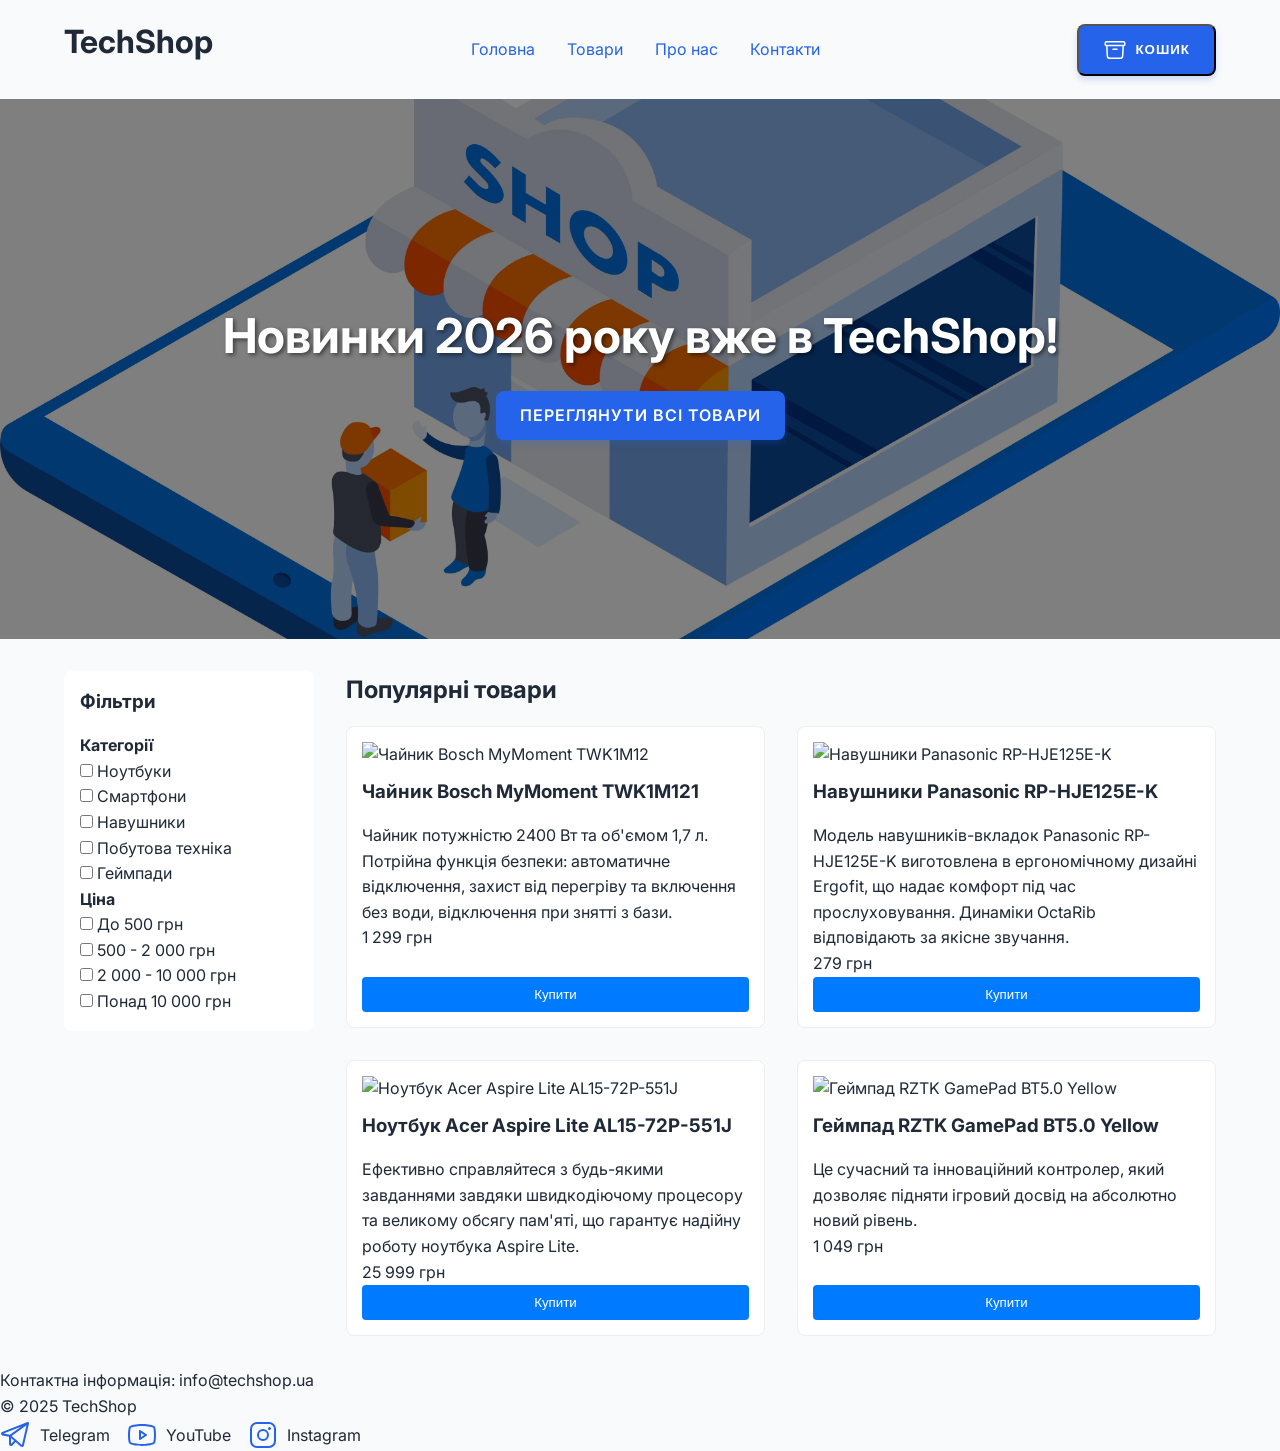
==== index.html @ 5696201c "Fix index" ====
<!DOCTYPE html>
<html lang="uk">

<head>
    <meta charset="UTF-8">
    <meta name="viewport" content="width=device-width, initial-scale=1.0">
    <title>TechShop - Магазин гаджетів</title>

    <link rel="preconnect" href="https://fonts.googleapis.com">
    <link rel="preconnect" href="https://fonts.gstatic.com" crossorigin>
    <link href="https://fonts.googleapis.com/css2?family=Inter:wght@400;600;700&display=swap" rel="stylesheet">

    <link rel="stylesheet" href="assets/css/style.css">
</head>

<body>
    <header class="header">
        <h1 class="logo">TechShop</h1>
        <nav class="main-nav">
            <button class="menu-toggle" aria-label="Відкрити меню">
                <svg xmlns="http://www.w3.org/2000/svg" fill="none" viewBox="0 0 24 24" stroke-width="1.5"
                    stroke="currentColor" width="24" height="24">
                    <path stroke-linecap="round" stroke-linejoin="round"
                        d="M3.75 6.75h16.5M3.75 12h16.5m-16.5 5.25h16.5" />
                </svg>
            </button>
            <ul class="nav-list">
                <li><a href="#">Головна</a></li>
                <li><a href="#">Товари</a></li>
                <li><a href="#">Про нас</a></li>
                <li><a href="#">Контакти</a></li>
            </ul>
        </nav>

        <button class="btn btn-cart">

            <svg xmlns="http://www.w3.org/2000/svg" fill="none" viewBox="0 0 24 24" stroke-width="1.5" width="24"
                height="24" stroke="currentColor">
                <path stroke-linecap="round" stroke-linejoin="round"
                    d="m20.25 7.5-.625 10.632a2.25 2.25 0 0 1-2.247 2.118H6.622a2.25 2.25 0 0 1-2.247-2.118L3.75 7.5M10 11.25h4M3.375 7.5h17.25c.621 0 1.125-.504 1.125-1.125v-1.5c0-.621-.504-1.125-1.125-1.125H3.375c-.621 0-1.125.504-1.125 1.125v1.5c0 .621.504 1.125 1.125 1.125Z" />
            </svg>

            Кошик
        </button>
    </header>

    <section class="hero">
        <h2>Новинки 2026 року вже в TechShop!</h2>
        <a href="#" class="btn">переглянути всі Товари</a>
    </section>

    <main class="page-layout">

        <aside class="sidebar">
            <h3>Фільтри</h3>

            <div class="filter-group">
                <h4>Категорії</h4>
                <ul>
                    <li><label><input type="checkbox" /> Ноутбуки</label></li>
                    <li><label><input type="checkbox" /> Смартфони</label></li>
                    <li><label><input type="checkbox" /> Навушники</label></li>
                    <li><label><input type="checkbox" /> Побутова техніка</label></li>
                    <li><label><input type="checkbox" /> Геймпади</label></li>
                </ul>
            </div>

            <div class="filter-group">
                <h4>Ціна</h4>
                <ul>
                    <li><label><input type="checkbox" /> До 500 грн</label></li>
                    <li><label><input type="checkbox" /> 500 - 2 000 грн</label></li>
                    <li><label><input type="checkbox" /> 2 000 - 10 000 грн</label></li>
                    <li><label><input type="checkbox" /> Понад 10 000 грн</label></li>
                </ul>
            </div>
        </aside>

        <section class="products-content">
            <h2>Популярні товари</h2>

            <div class="products-grid">
                <article class="product-card">
                    <img src="https://via.placeholder.com/150" alt="Чайник Bosch MyMoment TWK1M12" class="product-img">
                    <h3 class="product-title">Чайник Bosch MyMoment TWK1M121</h3>
                    <p class="product-desc">Чайник потужністю 2400 Вт та об'ємом 1,7 л. Потрійна функція безпеки:
                        автоматичне відключення, захист від перегріву та включення без води, відключення при знятті з
                        бази.</p>
                    <span class="product-price">1 299 грн</span>
                    <button class="btn-buy">Купити</button>
                </article>

                <article class="product-card">
                    <img src="https://via.placeholder.com/150" alt="Навушники Panasonic RP-HJE125E-K"
                        class="product-img">
                    <h3 class="product-title">Навушники Panasonic RP-HJE125E-K</h3>
                    <p class="product-desc">Модель навушників-вкладок Panasonic RP-HJE125E-K виготовлена в ергономічному
                        дизайні Ergofit, що надає комфорт під час прослуховування. Динаміки OctaRib відповідають за
                        якісне звучання.</p>
                    <span class="product-price">279 грн</span>
                    <button class="btn-buy">Купити</button>
                </article>

                <article class="product-card">
                    <img src="https://via.placeholder.com/150" alt="Ноутбук Acer Aspire Lite AL15-72P-551J"
                        class="product-img">
                    <h3 class="product-title">Ноутбук Acer Aspire Lite AL15-72P-551J</h3>
                    <p class="product-desc">Ефективно справляйтеся з будь-якими завданнями завдяки швидкодіючому
                        процесору та великому обсягу пам'яті, що гарантує надійну роботу ноутбука Aspire Lite.</p>
                    <span class="product-price">25 999 грн</span>
                    <button class="btn-buy">Купити</button>
                </article>

                <article class="product-card">
                    <img src="https://via.placeholder.com/150" alt="Геймпад RZTK GamePad BT5.0 Yellow"
                        class="product-img">
                    <h3 class="product-title">Геймпад RZTK GamePad BT5.0 Yellow</h3>
                    <p class="product-desc">Це сучасний та інноваційний контролер, який дозволяє підняти ігровий досвід
                        на абсолютно новий рівень.</p>
                    <span class="product-price">1 049 грн</span>
                    <button class="btn-buy">Купити</button>
                </article>
            </div>
        </section>
    </main>

    <footer class="footer">
        <div class="footer-info">
            <p>Контактна інформація: info@techshop.ua</p>
            <p> &copy; 2025 TechShop </p>
        </div>

        <div class="footer-social">


            <ul class="social-links">
                <li>
                    <a href="#"><svg xmlns="http://www.w3.org/2000/svg" width="32" height="32" viewBox="0 0 256 256">
                            <path
                                d="M228.88,26.19a9,9,0,0,0-9.16-1.57L17.06,103.93a14.22,14.22,0,0,0,2.43,27.21L72,141.45V200a15.92,15.92,0,0,0,10,14.83,15.91,15.91,0,0,0,17.51-3.73l25.32-26.26L165,220a15.88,15.88,0,0,0,10.51,4,16.3,16.3,0,0,0,5-.79,15.85,15.85,0,0,0,10.67-11.63L231.77,35A9,9,0,0,0,228.88,26.19Zm-61.14,36L78.15,126.35l-49.6-9.73ZM88,200V152.52l24.79,21.74Zm87.53,8L92.85,135.5l119-85.29Z" />
                        </svg>
                        Telegram
                    </a>
                </li>

                <li>
                    <a href="#"><svg xmlns="http://www.w3.org/2000/svg" width="32" height="32" viewBox="0 0 256 256">
                            <path
                                d="M164.44,121.34l-48-32A8,8,0,0,0,104,96v64a8,8,0,0,0,12.44,6.66l48-32a8,8,0,0,0,0-13.32ZM120,145.05V111l25.58,17ZM234.33,69.52a24,24,0,0,0-14.49-16.4C185.56,39.88,131,40,128,40s-57.56-.12-91.84,13.12a24,24,0,0,0-14.49,16.4C19.08,79.5,16,97.74,16,128s3.08,48.5,5.67,58.48a24,24,0,0,0,14.49,16.41C69,215.56,120.4,216,127.34,216h1.32c6.94,0,58.37-.44,91.18-13.11a24,24,0,0,0,14.49-16.41c2.59-10,5.67-28.22,5.67-58.48S236.92,79.5,234.33,69.52Zm-15.49,113a8,8,0,0,1-4.77,5.49c-31.65,12.22-85.48,12-86,12H128c-.54,0-54.33.2-86-12a8,8,0,0,1-4.77-5.49C34.8,173.39,32,156.57,32,128s2.8-45.39,5.16-54.47A8,8,0,0,1,41.93,68c30.52-11.79,81.66-12,85.85-12h.27c.54,0,54.38-.18,86,12a8,8,0,0,1,4.77,5.49C221.2,82.61,224,99.43,224,128S221.2,173.39,218.84,182.47Z" />
                        </svg>

                        YouTube
                    </a>
                </li>

                <li>
                    <a href="#"><svg xmlns="http://www.w3.org/2000/svg" width="32" height="32" viewBox="0 0 256 256">
                            <path
                                d="M128,80a48,48,0,1,0,48,48A48.05,48.05,0,0,0,128,80Zm0,80a32,32,0,1,1,32-32A32,32,0,0,1,128,160ZM176,24H80A56.06,56.06,0,0,0,24,80v96a56.06,56.06,0,0,0,56,56h96a56.06,56.06,0,0,0,56-56V80A56.06,56.06,0,0,0,176,24Zm40,152a40,40,0,0,1-40,40H80a40,40,0,0,1-40-40V80A40,40,0,0,1,80,40h96a40,40,0,0,1,40,40ZM192,76a12,12,0,1,1-12-12A12,12,0,0,1,192,76Z" />
                        </svg>

                        Instagram
                    </a>
                </li>
            </ul>
        </div>
    </footer>
</body>

</html>
---- assets/css/style.css ----
.header {
  display: flex;
  justify-content: space-between; /* Розставляє блоки по краях */
  align-items: center; /* Центрує лого та кнопки по вертикалі */
  padding: 1rem 5%;
  background-color: var(--bg-color);
  box-shadow: 0 2px 4px rgba(0,0,0,0.1);
}

.nav-list {
  display: flex;
  gap: 2rem;
  list-style: none;
}

.product-card {
  background: white;
  display: flex;
  flex-direction: column;
  min-width: 250px;
  border: 1px solid #eee;
  padding: 15px;
  border-radius: 8px;
}

.product-card button {
  margin-top: auto; /* Штовхає кнопку в самий низ картки */
  padding: 10px;
  background-color: #007bff;
  color: white;
  border: none;
  border-radius: 4px;
  cursor: pointer;
}

* {
  margin: 0;
  padding: 0;
  box-sizing: border-box; 
}

:root {
  --primary-color: #2563eb; 
  --primary-hover: #1d4ed8; 
  --accent-color: #f59e0b; 
  --text-dark: #1f2937;  
  --text-light: #6b7280;
  --bg-color: #f9fafb;     
  --font-main: "Inter", sans-serif;
}

body {
   font-family: var(--font-main);
   background-color: var(--bg-color);
   color: var(--text-dark);
   line-height: 1.6; 
   font-size: 16px;
}

h1, h2, h3 {
  font-weight: 700;
  margin-bottom: 16px;
}

a {
  color: var(--primary-color);
  text-decoration: none;
}

a:hover {
  color: var(--primary-hover);
}

.btn {
   display: inline-block;
   padding: 12px 24px;
   background-color: var(--primary-color);
   color: white;
   border-radius: 8px;
   font-weight: 600;
   text-transform: uppercase; 
   letter-spacing: 1px;      
   transition: all 0.3s ease;
   box-shadow: 0 4px 6px rgba(37, 99, 235, 0.2);
 }

.btn:hover {
   background-color: var(--primary-hover);
   transform: translateY(-2px); 
   box-shadow: 0 6px 12px rgba(37, 99, 235, 0.3);
}

.btn-cart {
  display: flex; 
  align-items: center; 
  gap: 0.5rem;
}

.sidebar ul {
    list-style: none;
}


.hero {
   height: 60vh; 
   background-image: linear-gradient(rgba(0,0,0,0.5), rgba(0,0,0,0.5)), url('../images/toms-stals-YYaG0XJwHn8-unsplash.jpg');
   background-size: cover;
   background-position: center;
   display: flex;
   flex-direction: column;
   justify-content: center;
   align-items: center;
   text-align: center;
   color: white;
}


.hero h2 {
   font-size: 3rem;
   text-shadow: 2px 2px 4px rgba(0,0,0,0.5);
}


.page-layout {
  display: grid;
  grid-template-columns: 250px 1fr;
  gap: 2rem;
  padding: 2rem 5%;
}

.sidebar {
  background: white;
  padding: 1rem;
  border-radius: 8px;
  height: fit-content;
}

.products-grid {
  display: grid;
  grid-template-columns: repeat(auto-fill, minmax(280px, 1fr));
  gap: 2rem;
}

.product-img {
  width: 100%;
  height: auto;
  margin-bottom: 10px;
}

.menu-toggle {
  display: none;
  background: none;
  border: none;
  cursor: pointer;
}

@media screen and (max-width: 768px) {
  .menu-toggle {
    display: block; 
  }

  .main-nav ul {
    display: none; /* Ховаємо горизонтальне меню. У JS семестрі ми навчимось відкривати його по кліку */
  }

  h2 {
    font-size: 1.5rem;
  }

  .page-layout {
    grid-template-columns: 1fr; /* Всі блоки в один стовпець */
    padding: 1rem; /* Відступи на телефоні мають бути менші */
  }

  .header {
    flex-direction: row;
    gap: 1rem;
  }
}
.product-img {
  width: 100%;
  height: auto;
  margin-bottom: 10px;
}

.social-links {
    display: flex;
    gap: 1rem;
    list-style: none;
}
.social-links a {
    display: flex;
    align-items: center;
    gap: 0.5rem;
    color: var(--text-dark);
}

.social-links svg {
    fill: var(--primary-color);
}

.social-links a:hover svg {
    fill: var(--primary-hover);
}
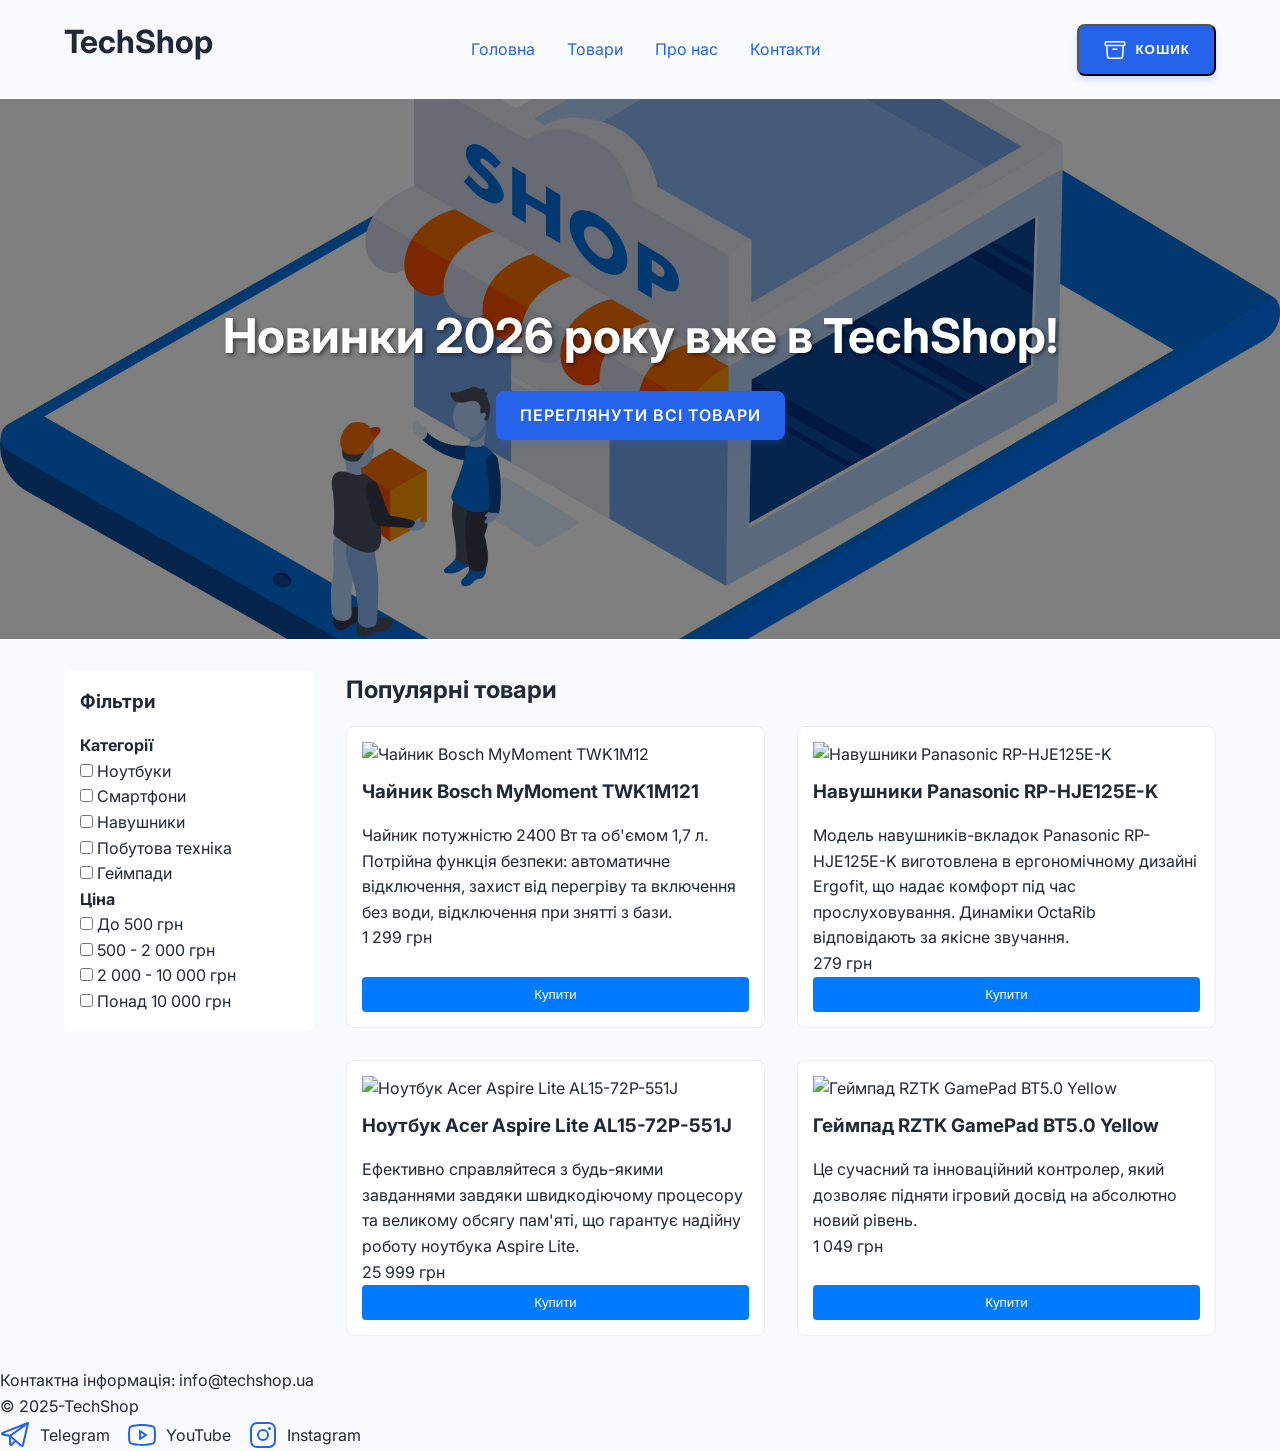
==== commit 40a7c27f: "Update footer" ====
--- a/index.html
+++ b/index.html
@@ -127,7 +127,7 @@
     <footer class="footer">
         <div class="footer-info">
             <p>Контактна інформація: info@techshop.ua</p>
-            <p> &copy; 2025 TechShop </p>
+            <p> &copy; 2025-TechShop </p>
         </div>
 
         <div class="footer-social">
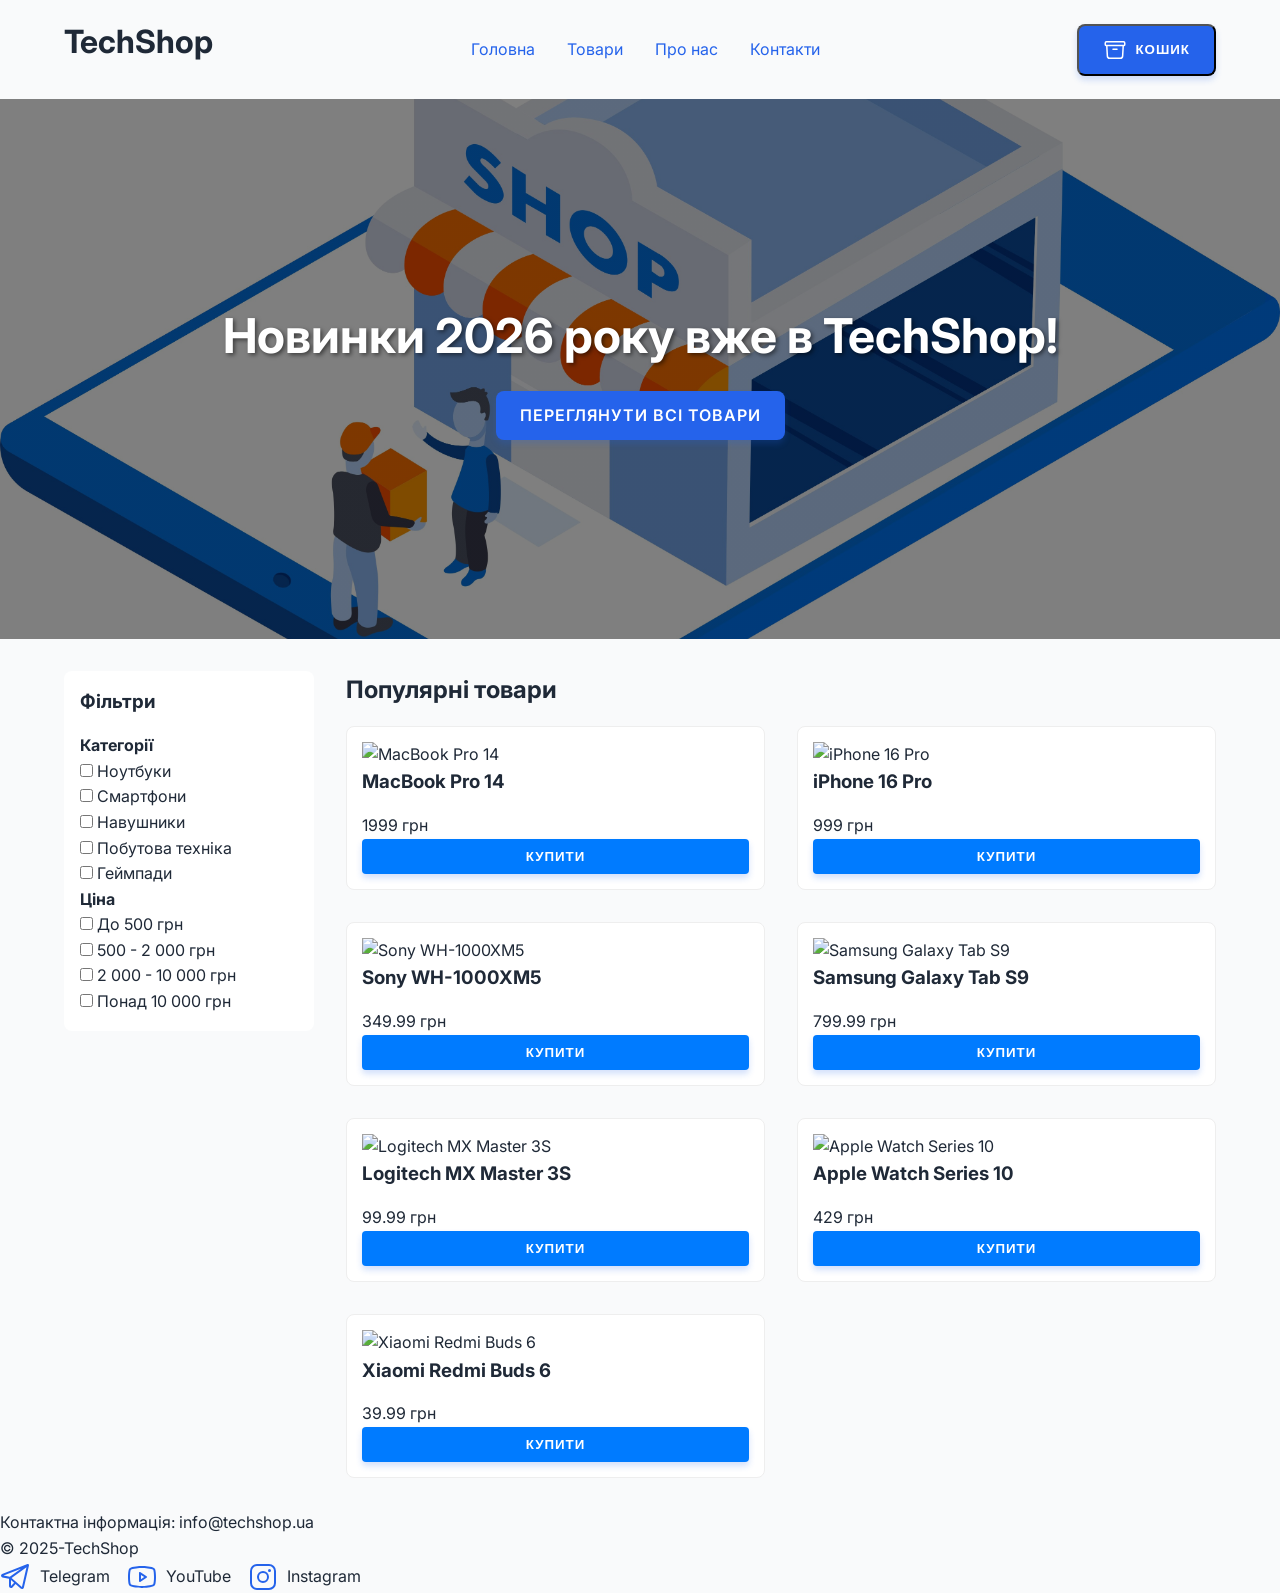
==== commit 7be7b20f: "Add dynamic rendering of products from data array" ====
--- a/index.html
+++ b/index.html
@@ -79,47 +79,7 @@
         <section class="products-content">
             <h2>Популярні товари</h2>
 
-            <div class="products-grid">
-                <article class="product-card">
-                    <img src="https://via.placeholder.com/150" alt="Чайник Bosch MyMoment TWK1M12" class="product-img">
-                    <h3 class="product-title">Чайник Bosch MyMoment TWK1M121</h3>
-                    <p class="product-desc">Чайник потужністю 2400 Вт та об'ємом 1,7 л. Потрійна функція безпеки:
-                        автоматичне відключення, захист від перегріву та включення без води, відключення при знятті з
-                        бази.</p>
-                    <span class="product-price">1 299 грн</span>
-                    <button class="btn-buy">Купити</button>
-                </article>
-
-                <article class="product-card">
-                    <img src="https://via.placeholder.com/150" alt="Навушники Panasonic RP-HJE125E-K"
-                        class="product-img">
-                    <h3 class="product-title">Навушники Panasonic RP-HJE125E-K</h3>
-                    <p class="product-desc">Модель навушників-вкладок Panasonic RP-HJE125E-K виготовлена в ергономічному
-                        дизайні Ergofit, що надає комфорт під час прослуховування. Динаміки OctaRib відповідають за
-                        якісне звучання.</p>
-                    <span class="product-price">279 грн</span>
-                    <button class="btn-buy">Купити</button>
-                </article>
-
-                <article class="product-card">
-                    <img src="https://via.placeholder.com/150" alt="Ноутбук Acer Aspire Lite AL15-72P-551J"
-                        class="product-img">
-                    <h3 class="product-title">Ноутбук Acer Aspire Lite AL15-72P-551J</h3>
-                    <p class="product-desc">Ефективно справляйтеся з будь-якими завданнями завдяки швидкодіючому
-                        процесору та великому обсягу пам'яті, що гарантує надійну роботу ноутбука Aspire Lite.</p>
-                    <span class="product-price">25 999 грн</span>
-                    <button class="btn-buy">Купити</button>
-                </article>
-
-                <article class="product-card">
-                    <img src="https://via.placeholder.com/150" alt="Геймпад RZTK GamePad BT5.0 Yellow"
-                        class="product-img">
-                    <h3 class="product-title">Геймпад RZTK GamePad BT5.0 Yellow</h3>
-                    <p class="product-desc">Це сучасний та інноваційний контролер, який дозволяє підняти ігровий досвід
-                        на абсолютно новий рівень.</p>
-                    <span class="product-price">1 049 грн</span>
-                    <button class="btn-buy">Купити</button>
-                </article>
+            <div class="products-grid" id="products-container">
             </div>
         </section>
     </main>
@@ -165,6 +125,7 @@
             </ul>
         </div>
     </footer>
+    <script src="./assets/js/main.js" type="module"></script>
 </body>
 
 </html>
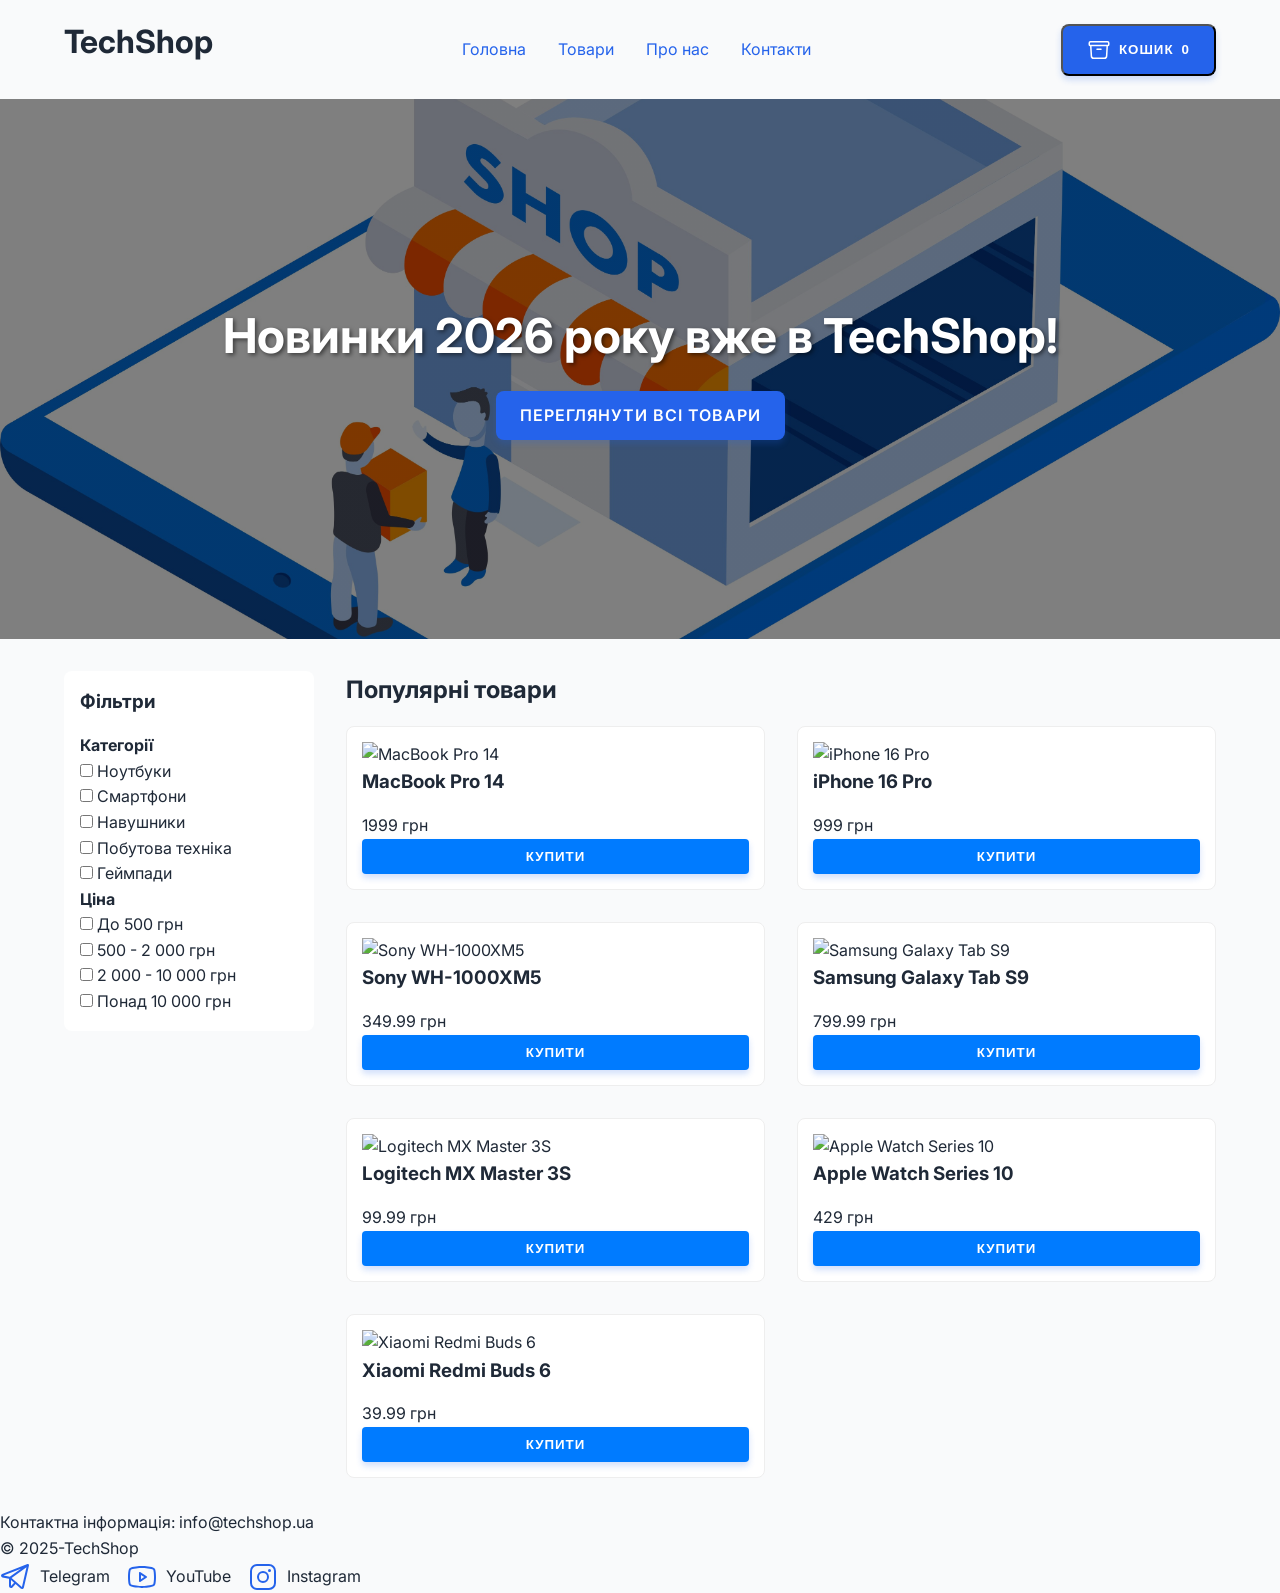
==== commit bd6f166b: "Implement Core Shopping Cart Logic and Total Calculation" ====
--- a/index.html
+++ b/index.html
@@ -39,8 +39,10 @@
                 <path stroke-linecap="round" stroke-linejoin="round"
                     d="m20.25 7.5-.625 10.632a2.25 2.25 0 0 1-2.247 2.118H6.622a2.25 2.25 0 0 1-2.247-2.118L3.75 7.5M10 11.25h4M3.375 7.5h17.25c.621 0 1.125-.504 1.125-1.125v-1.5c0-.621-.504-1.125-1.125-1.125H3.375c-.621 0-1.125.504-1.125 1.125v1.5c0 .621.504 1.125 1.125 1.125Z" />
             </svg>
-
-            Кошик
+            
+                Кошик
+                <span class="cart-counter">0</span>
+            </button>
         </button>
     </header>
 
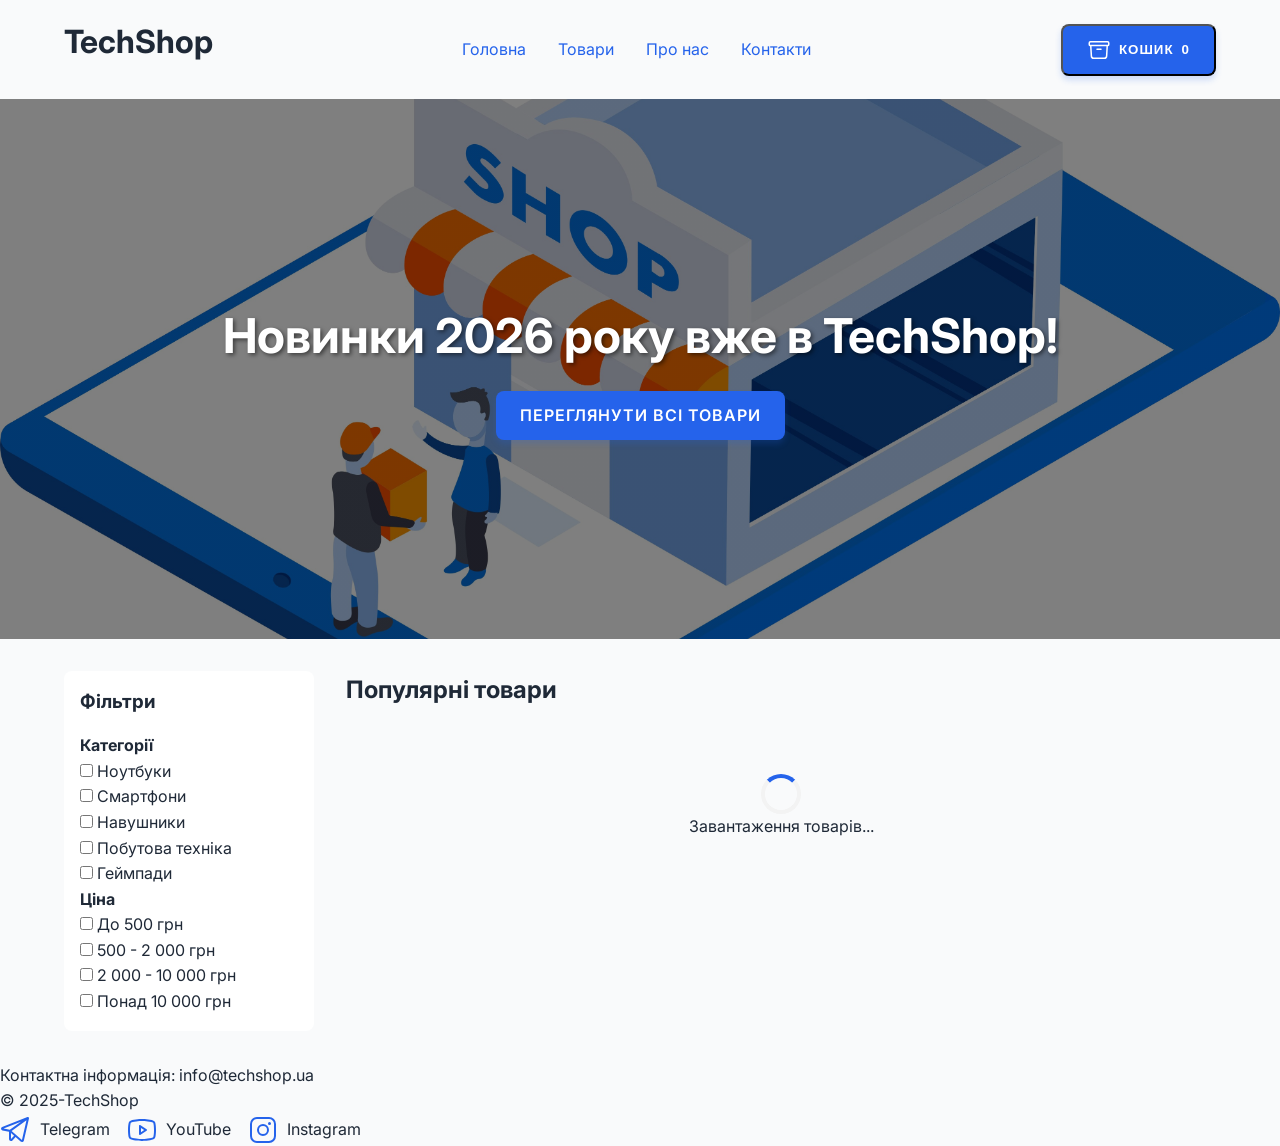
==== commit 1491df7d: "Add loading spinner and simulate API delay using Promises" ====
--- a/index.html
+++ b/index.html
@@ -39,11 +39,11 @@
                 <path stroke-linecap="round" stroke-linejoin="round"
                     d="m20.25 7.5-.625 10.632a2.25 2.25 0 0 1-2.247 2.118H6.622a2.25 2.25 0 0 1-2.247-2.118L3.75 7.5M10 11.25h4M3.375 7.5h17.25c.621 0 1.125-.504 1.125-1.125v-1.5c0-.621-.504-1.125-1.125-1.125H3.375c-.621 0-1.125.504-1.125 1.125v1.5c0 .621.504 1.125 1.125 1.125Z" />
             </svg>
-            
-                Кошик
-                <span class="cart-counter">0</span>
-            </button>
+
+            Кошик
+            <span class="cart-counter">0</span>
         </button>
+
     </header>
 
     <section class="hero">
@@ -81,9 +81,14 @@
         <section class="products-content">
             <h2>Популярні товари</h2>
 
-            <div class="products-grid" id="products-container">
+            <div class="loader-container" id="loader">
+                <div class="spinner"></div>
+                <p>Завантаження товарів...</p>
             </div>
+
+            <div class="products-grid" id="products-container"></div>
         </section>
+
     </main>
 
     <footer class="footer">
--- a/assets/css/style.css
+++ b/assets/css/style.css
@@ -202,3 +202,33 @@
 .social-links a:hover svg {
     fill: var(--primary-hover);
 }
+
+.loader-container {
+  display: flex;
+  flex-direction: column;
+  align-items: center;
+  justify-content: center;
+  padding: 3rem;
+}
+.spinner {
+  width: 40px;
+  height: 40px;
+  border: 4px solid #f3f3f3;
+  border-top: 4px solid var(--primary-color);
+  border-radius: 50%;
+  animation: spin 1s linear infinite;
+}
+@keyframes spin {
+  0% {
+    transform: rotate(0deg);
+  }
+  100% {
+    transform: rotate(360deg);
+  }
+}
+
+/* Клас для приховування */
+
+.hidden {
+  display: none !important;
+}
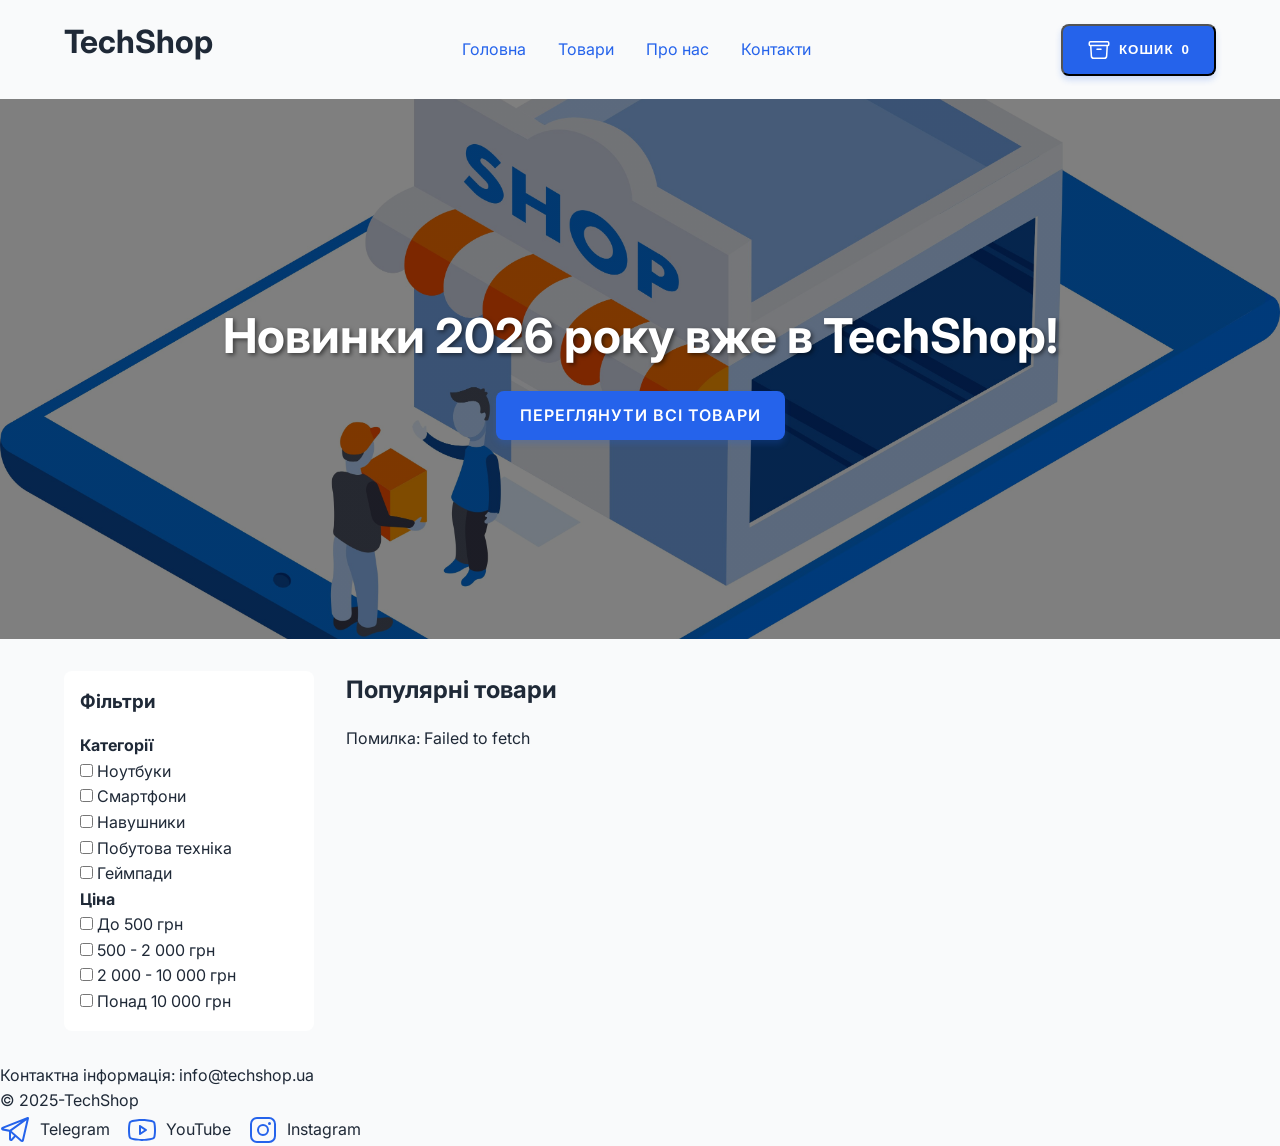
==== commit f098a4d5: "Fetch real products from FakeStoreAPI using Fetch" ====
--- a/index.html
+++ b/index.html
@@ -133,6 +133,27 @@
         </div>
     </footer>
     <script src="./assets/js/main.js" type="module"></script>
+
+    <div class="modal-overlay hidden" id="cartOverlay">
+        <!-- Саме біле вікно кошика по центру -->
+        <div class="modal-window">
+            <div class="modal-header">
+                <h2>Ваш Кошик</h2>
+                <button class="close-btn" id="closeCartBtn">&times;</button>
+            </div>
+
+            <!-- Тут JS малюватиме додані товари -->
+            <div class="cart-items" id="cartItemsContainer">
+                <p>Кошик порожній.</p>
+            </div>
+
+            <div class="modal-footer">
+                <h3>Разом: <span id="cartTotalSum">0</span> $</h3>
+                <!-- Посилання на нашу форму оформлення з ПР №6 -->
+                <a href="checkout.html" class="btn btn-primary" id="checkoutBtn">Оформити замовлення</a>
+            </div>
+        </div>
+    </div>
 </body>
 
 </html>
--- a/assets/css/style.css
+++ b/assets/css/style.css
@@ -1,10 +1,12 @@
 .header {
   display: flex;
-  justify-content: space-between; /* Розставляє блоки по краях */
-  align-items: center; /* Центрує лого та кнопки по вертикалі */
+  justify-content: space-between;
+  /* Розставляє блоки по краях */
+  align-items: center;
+  /* Центрує лого та кнопки по вертикалі */
   padding: 1rem 5%;
   background-color: var(--bg-color);
-  box-shadow: 0 2px 4px rgba(0,0,0,0.1);
+  box-shadow: 0 2px 4px rgba(0, 0, 0, 0.1);
 }
 
 .nav-list {
@@ -24,7 +26,8 @@
 }
 
 .product-card button {
-  margin-top: auto; /* Штовхає кнопку в самий низ картки */
+  margin-top: auto;
+  /* Штовхає кнопку в самий низ картки */
   padding: 10px;
   background-color: #007bff;
   color: white;
@@ -36,28 +39,30 @@
 * {
   margin: 0;
   padding: 0;
-  box-sizing: border-box; 
+  box-sizing: border-box;
 }
 
 :root {
-  --primary-color: #2563eb; 
-  --primary-hover: #1d4ed8; 
-  --accent-color: #f59e0b; 
-  --text-dark: #1f2937;  
+  --primary-color: #2563eb;
+  --primary-hover: #1d4ed8;
+  --accent-color: #f59e0b;
+  --text-dark: #1f2937;
   --text-light: #6b7280;
-  --bg-color: #f9fafb;     
+  --bg-color: #f9fafb;
   --font-main: "Inter", sans-serif;
 }
 
 body {
-   font-family: var(--font-main);
-   background-color: var(--bg-color);
-   color: var(--text-dark);
-   line-height: 1.6; 
-   font-size: 16px;
-}
-
-h1, h2, h3 {
+  font-family: var(--font-main);
+  background-color: var(--bg-color);
+  color: var(--text-dark);
+  line-height: 1.6;
+  font-size: 16px;
+}
+
+h1,
+h2,
+h3 {
   font-weight: 700;
   margin-bottom: 16px;
 }
@@ -72,52 +77,52 @@
 }
 
 .btn {
-   display: inline-block;
-   padding: 12px 24px;
-   background-color: var(--primary-color);
-   color: white;
-   border-radius: 8px;
-   font-weight: 600;
-   text-transform: uppercase; 
-   letter-spacing: 1px;      
-   transition: all 0.3s ease;
-   box-shadow: 0 4px 6px rgba(37, 99, 235, 0.2);
- }
+  display: inline-block;
+  padding: 12px 24px;
+  background-color: var(--primary-color);
+  color: white;
+  border-radius: 8px;
+  font-weight: 600;
+  text-transform: uppercase;
+  letter-spacing: 1px;
+  transition: all 0.3s ease;
+  box-shadow: 0 4px 6px rgba(37, 99, 235, 0.2);
+}
 
 .btn:hover {
-   background-color: var(--primary-hover);
-   transform: translateY(-2px); 
-   box-shadow: 0 6px 12px rgba(37, 99, 235, 0.3);
+  background-color: var(--primary-hover);
+  transform: translateY(-2px);
+  box-shadow: 0 6px 12px rgba(37, 99, 235, 0.3);
 }
 
 .btn-cart {
-  display: flex; 
-  align-items: center; 
+  display: flex;
+  align-items: center;
   gap: 0.5rem;
 }
 
 .sidebar ul {
-    list-style: none;
+  list-style: none;
 }
 
 
 .hero {
-   height: 60vh; 
-   background-image: linear-gradient(rgba(0,0,0,0.5), rgba(0,0,0,0.5)), url('../images/toms-stals-YYaG0XJwHn8-unsplash.jpg');
-   background-size: cover;
-   background-position: center;
-   display: flex;
-   flex-direction: column;
-   justify-content: center;
-   align-items: center;
-   text-align: center;
-   color: white;
+  height: 60vh;
+  background-image: linear-gradient(rgba(0, 0, 0, 0.5), rgba(0, 0, 0, 0.5)), url('../images/toms-stals-YYaG0XJwHn8-unsplash.jpg');
+  background-size: cover;
+  background-position: center;
+  display: flex;
+  flex-direction: column;
+  justify-content: center;
+  align-items: center;
+  text-align: center;
+  color: white;
 }
 
 
 .hero h2 {
-   font-size: 3rem;
-   text-shadow: 2px 2px 4px rgba(0,0,0,0.5);
+  font-size: 3rem;
+  text-shadow: 2px 2px 4px rgba(0, 0, 0, 0.5);
 }
 
 
@@ -156,11 +161,12 @@
 
 @media screen and (max-width: 768px) {
   .menu-toggle {
-    display: block; 
+    display: block;
   }
 
   .main-nav ul {
-    display: none; /* Ховаємо горизонтальне меню. У JS семестрі ми навчимось відкривати його по кліку */
+    display: none;
+    /* Ховаємо горизонтальне меню. У JS семестрі ми навчимось відкривати його по кліку */
   }
 
   h2 {
@@ -168,8 +174,10 @@
   }
 
   .page-layout {
-    grid-template-columns: 1fr; /* Всі блоки в один стовпець */
-    padding: 1rem; /* Відступи на телефоні мають бути менші */
+    grid-template-columns: 1fr;
+    /* Всі блоки в один стовпець */
+    padding: 1rem;
+    /* Відступи на телефоні мають бути менші */
   }
 
   .header {
@@ -177,6 +185,7 @@
     gap: 1rem;
   }
 }
+
 .product-img {
   width: 100%;
   height: auto;
@@ -184,23 +193,24 @@
 }
 
 .social-links {
-    display: flex;
-    gap: 1rem;
-    list-style: none;
-}
+  display: flex;
+  gap: 1rem;
+  list-style: none;
+}
+
 .social-links a {
-    display: flex;
-    align-items: center;
-    gap: 0.5rem;
-    color: var(--text-dark);
+  display: flex;
+  align-items: center;
+  gap: 0.5rem;
+  color: var(--text-dark);
 }
 
 .social-links svg {
-    fill: var(--primary-color);
+  fill: var(--primary-color);
 }
 
 .social-links a:hover svg {
-    fill: var(--primary-hover);
+  fill: var(--primary-hover);
 }
 
 .loader-container {
@@ -210,6 +220,7 @@
   justify-content: center;
   padding: 3rem;
 }
+
 .spinner {
   width: 40px;
   height: 40px;
@@ -218,10 +229,12 @@
   border-radius: 50%;
   animation: spin 1s linear infinite;
 }
+
 @keyframes spin {
   0% {
     transform: rotate(0deg);
   }
+
   100% {
     transform: rotate(360deg);
   }
@@ -231,4 +244,46 @@
 
 .hidden {
   display: none !important;
+}
+
+
+.modal-overlay {
+  position: fixed;
+  top: 0;
+  left: 0;
+  right: 0;
+  bottom: 0;
+  background-color: rgba(0, 0, 0, 0.5);
+  /* Напівпрозорий чорний */
+  display: flex;
+  justify-content: center;
+  align-items: center;
+  z-index: 1000;
+  /* Вікно поверх усього іншого на сторінці */
+  transition: opacity 0.3s ease;
+}
+
+.modal-window {
+  background: #fff;
+  padding: 2rem;
+  border-radius: 8px;
+  width: 90%;
+  max-width: 500px;
+  max-height: 80vh;
+  overflow-y: auto;
+  /* Дозволяємо скролити список всередині вікна, якщо багато товарів */
+  box-shadow: 0 10px 25px rgba(0, 0, 0, 0.2);
+}
+
+.close-btn {
+  background: transparent;
+  border: none;
+  font-size: 1.5rem;
+  cursor: pointer;
+}
+
+/* Утиліта приховування, якщо ви ще не створили її в ПР №11 */
+.hidden {
+  display: none !important;
+  opacity: 0;
 }
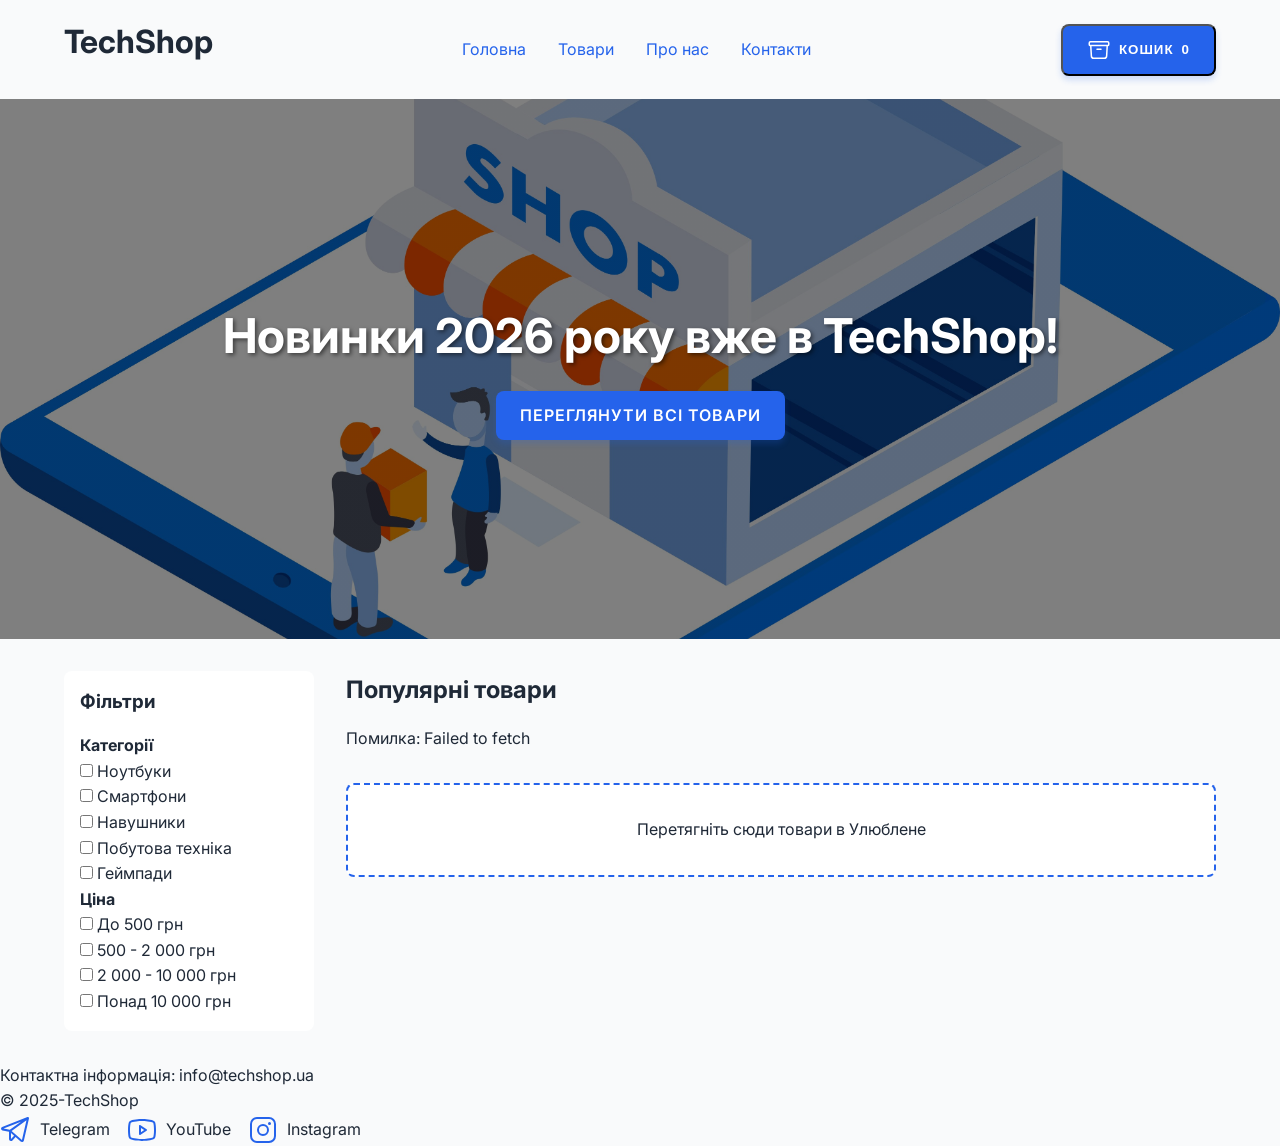
==== commit b4d6af20: "Add Event Delegation and Drag-and-Drop" ====
--- a/index.html
+++ b/index.html
@@ -87,6 +87,10 @@
             </div>
 
             <div class="products-grid" id="products-container"></div>
+
+            <div class="favorites-zone" id="favoritesZone">
+                <p>Перетягніть сюди товари в Улюблене</p>
+            </div>
         </section>
 
     </main>
--- a/assets/css/style.css
+++ b/assets/css/style.css
@@ -286,4 +286,33 @@
 .hidden {
   display: none !important;
   opacity: 0;
+}
+
+.product-card {
+  cursor: grab;
+}
+
+.product-card.dragging {
+  opacity: 0.5;
+}
+
+.favorites-zone {
+  margin-top: 2rem;
+  padding: 2rem;
+  border: 2px dashed var(--primary-color);
+  border-radius: 8px;
+  background: white;
+  text-align: center;
+  transition: background-color 0.2s ease;
+}
+
+.favorites-zone.drag-over {
+  background-color: #dbeafe;
+}
+
+.fav-item {
+  margin-top: 0.5rem;
+  padding: 0.5rem;
+  background: var(--bg-color);
+  border-radius: 4px;
 }
